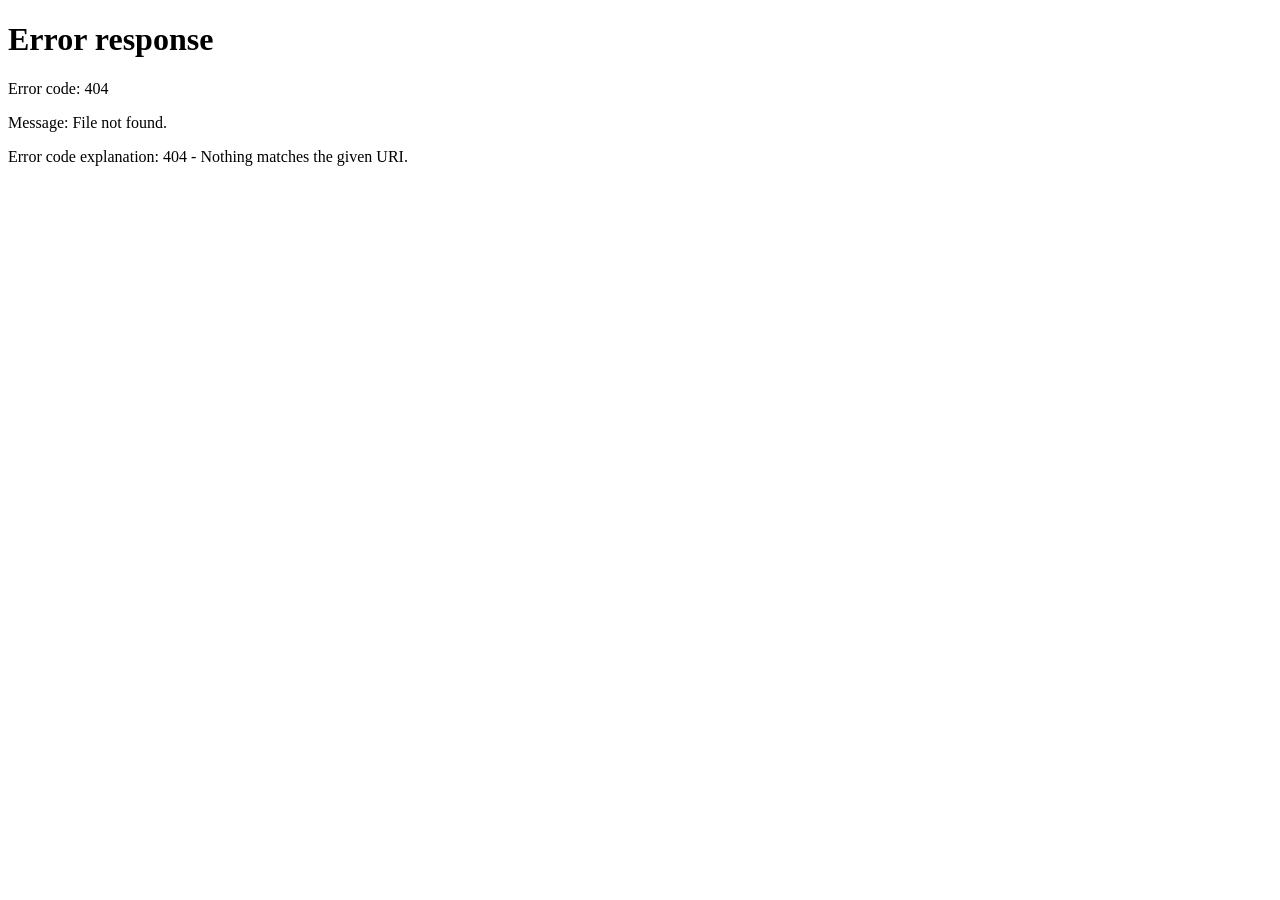
==== index.html @ c912cb41 "Create index.html" ====
<!DOCTYPE html>
<html>
<head>
  <meta charset="UTF-8">
  <title>Redirecting...</title>
  <script>
    const lang = navigator.language || navigator.userLanguage;
    if (lang.startsWith('fi')) {
      window.location.href = '/fi/';
    } else {
      window.location.href = '/en/';
    }
  </script>
</head>
<body>
  <p>Redirecting...</p>
  <p>
    If nothing happens:
    <a href="/en/">English</a> |
    <a href="/fi/">Suomi</a>
  </p>
</body>
</html>
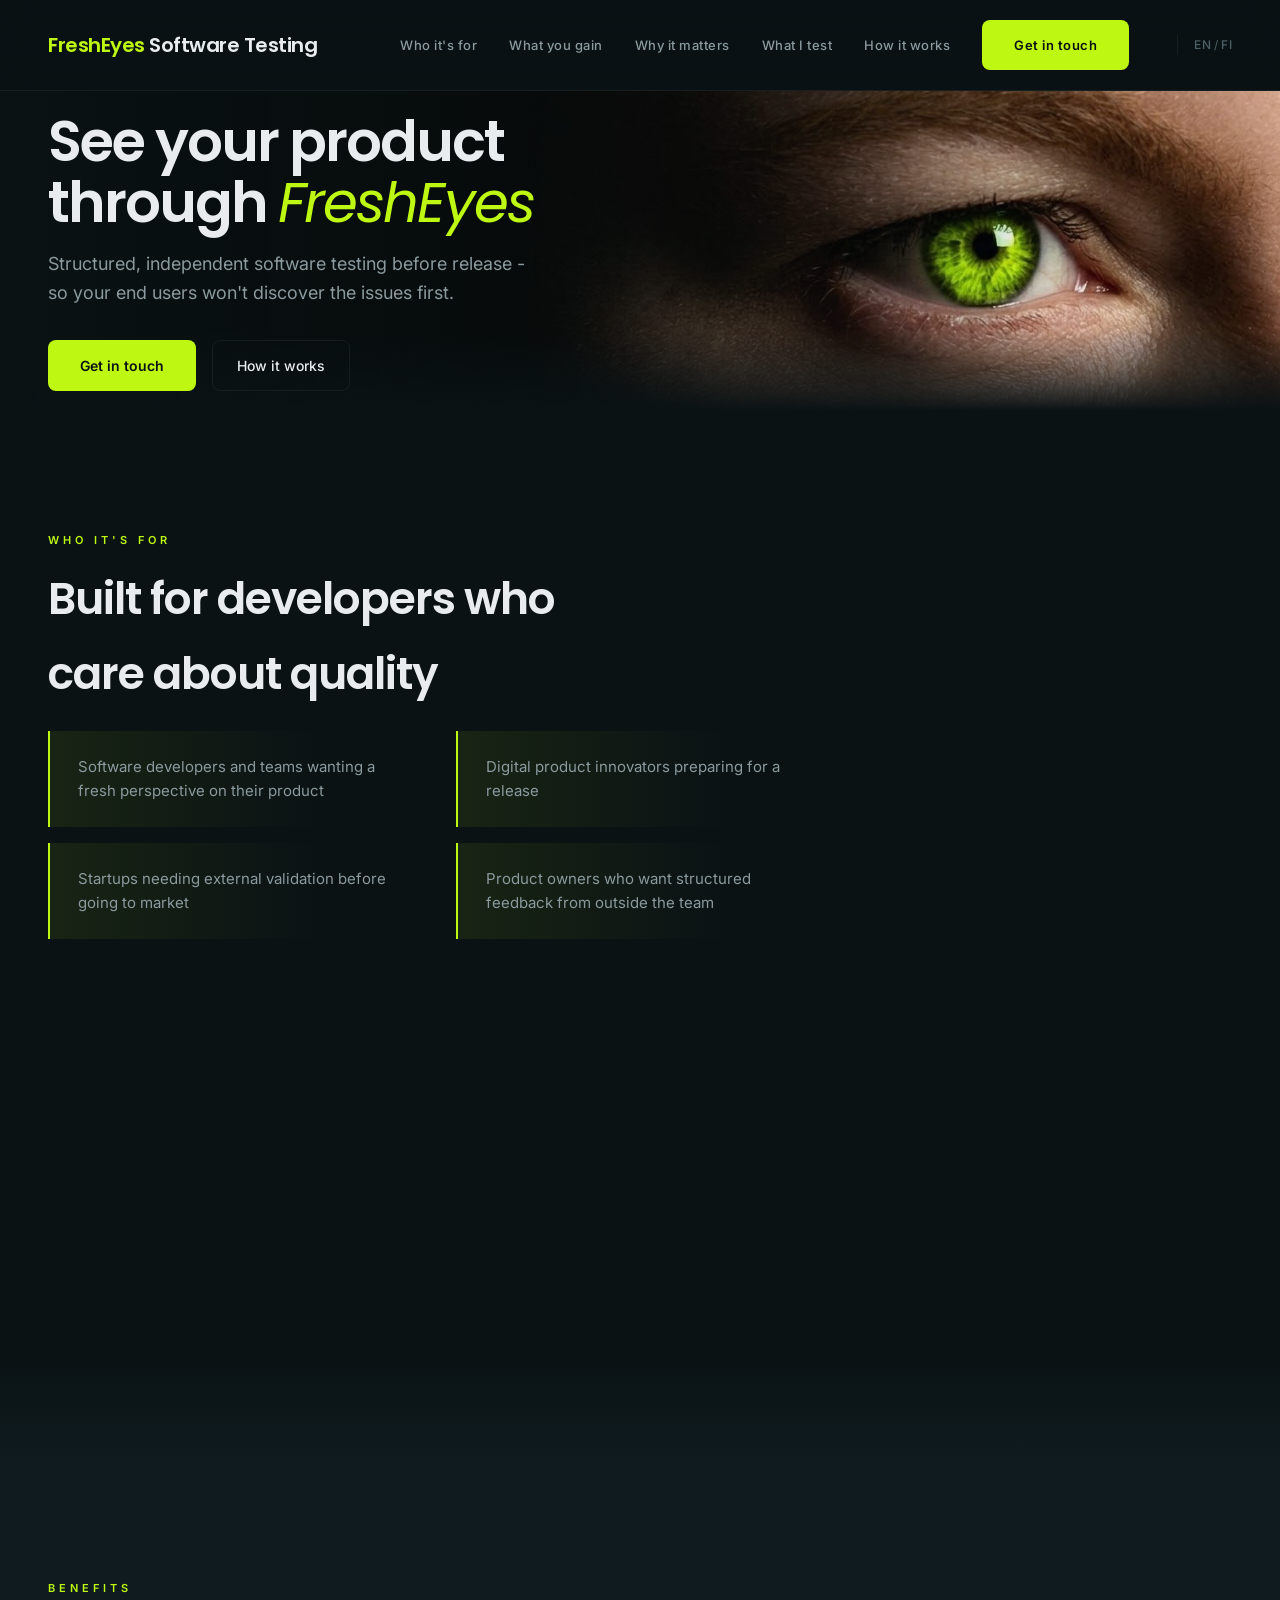
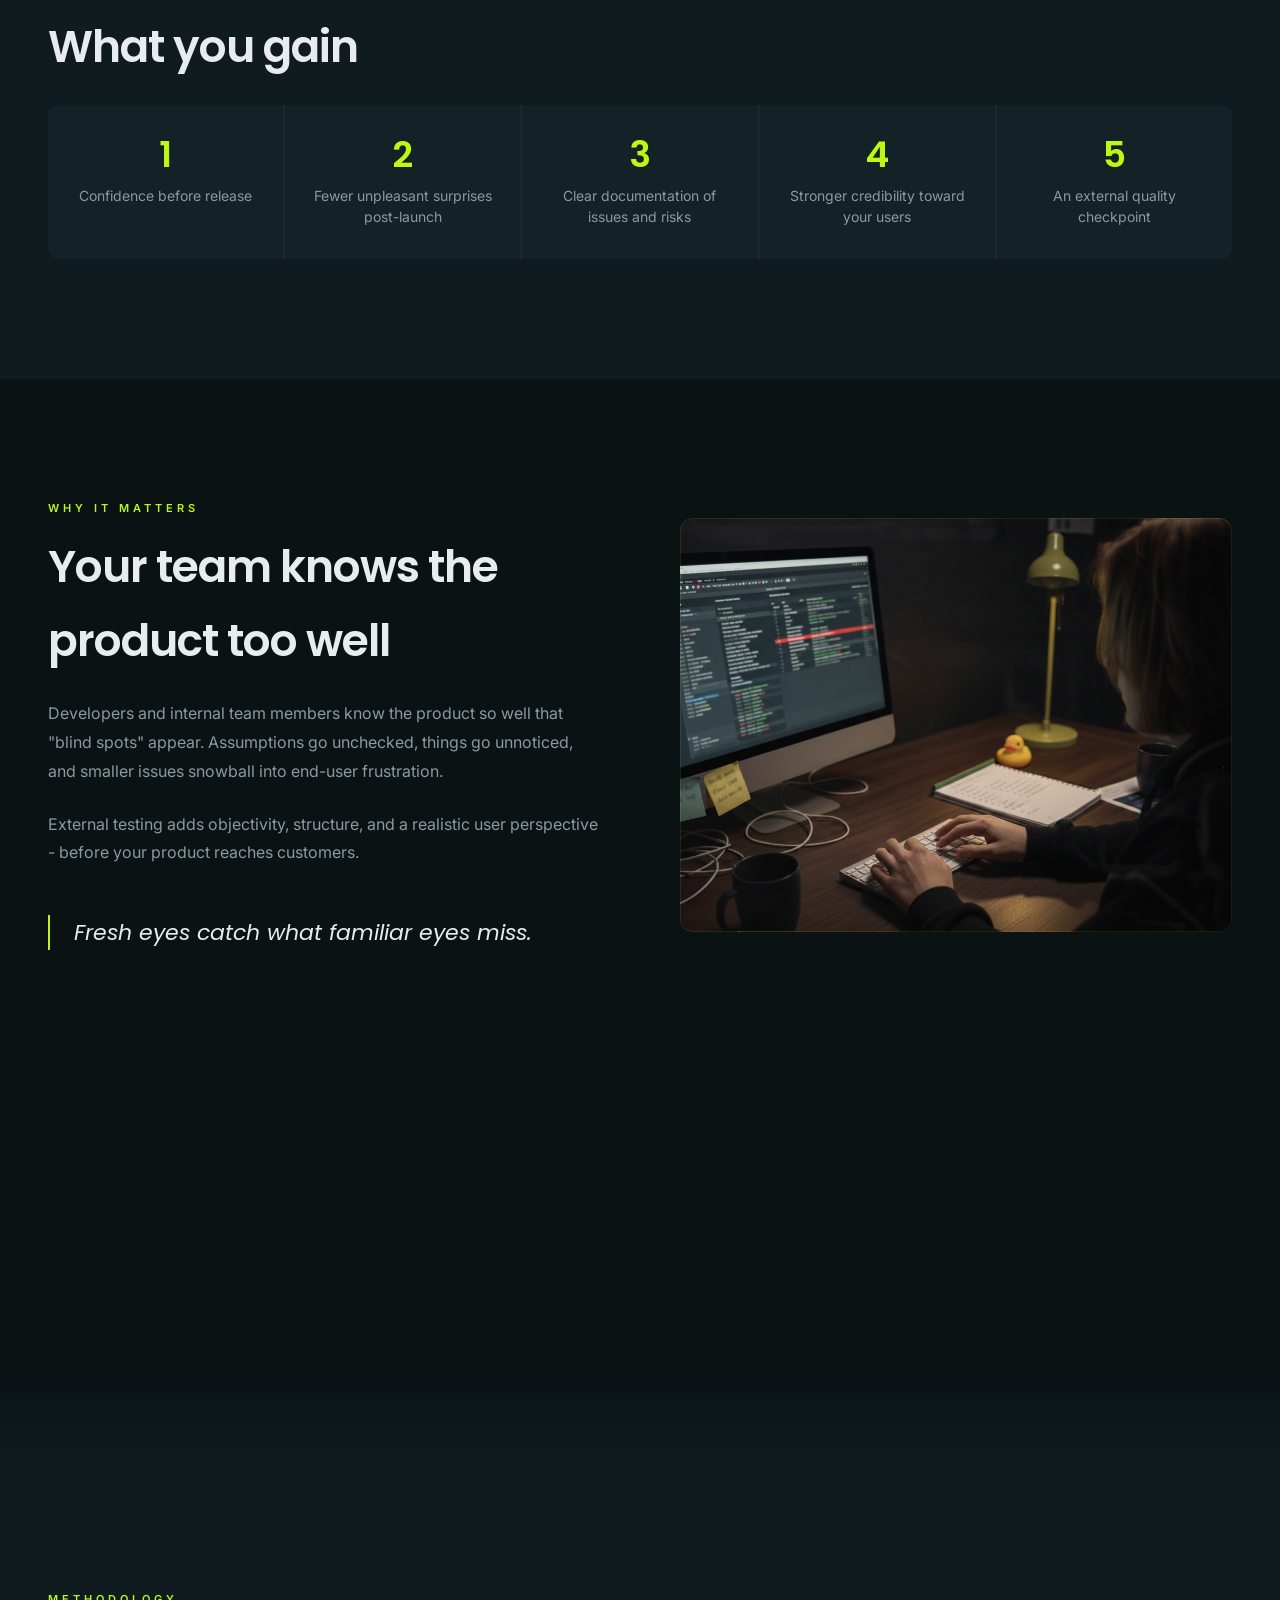
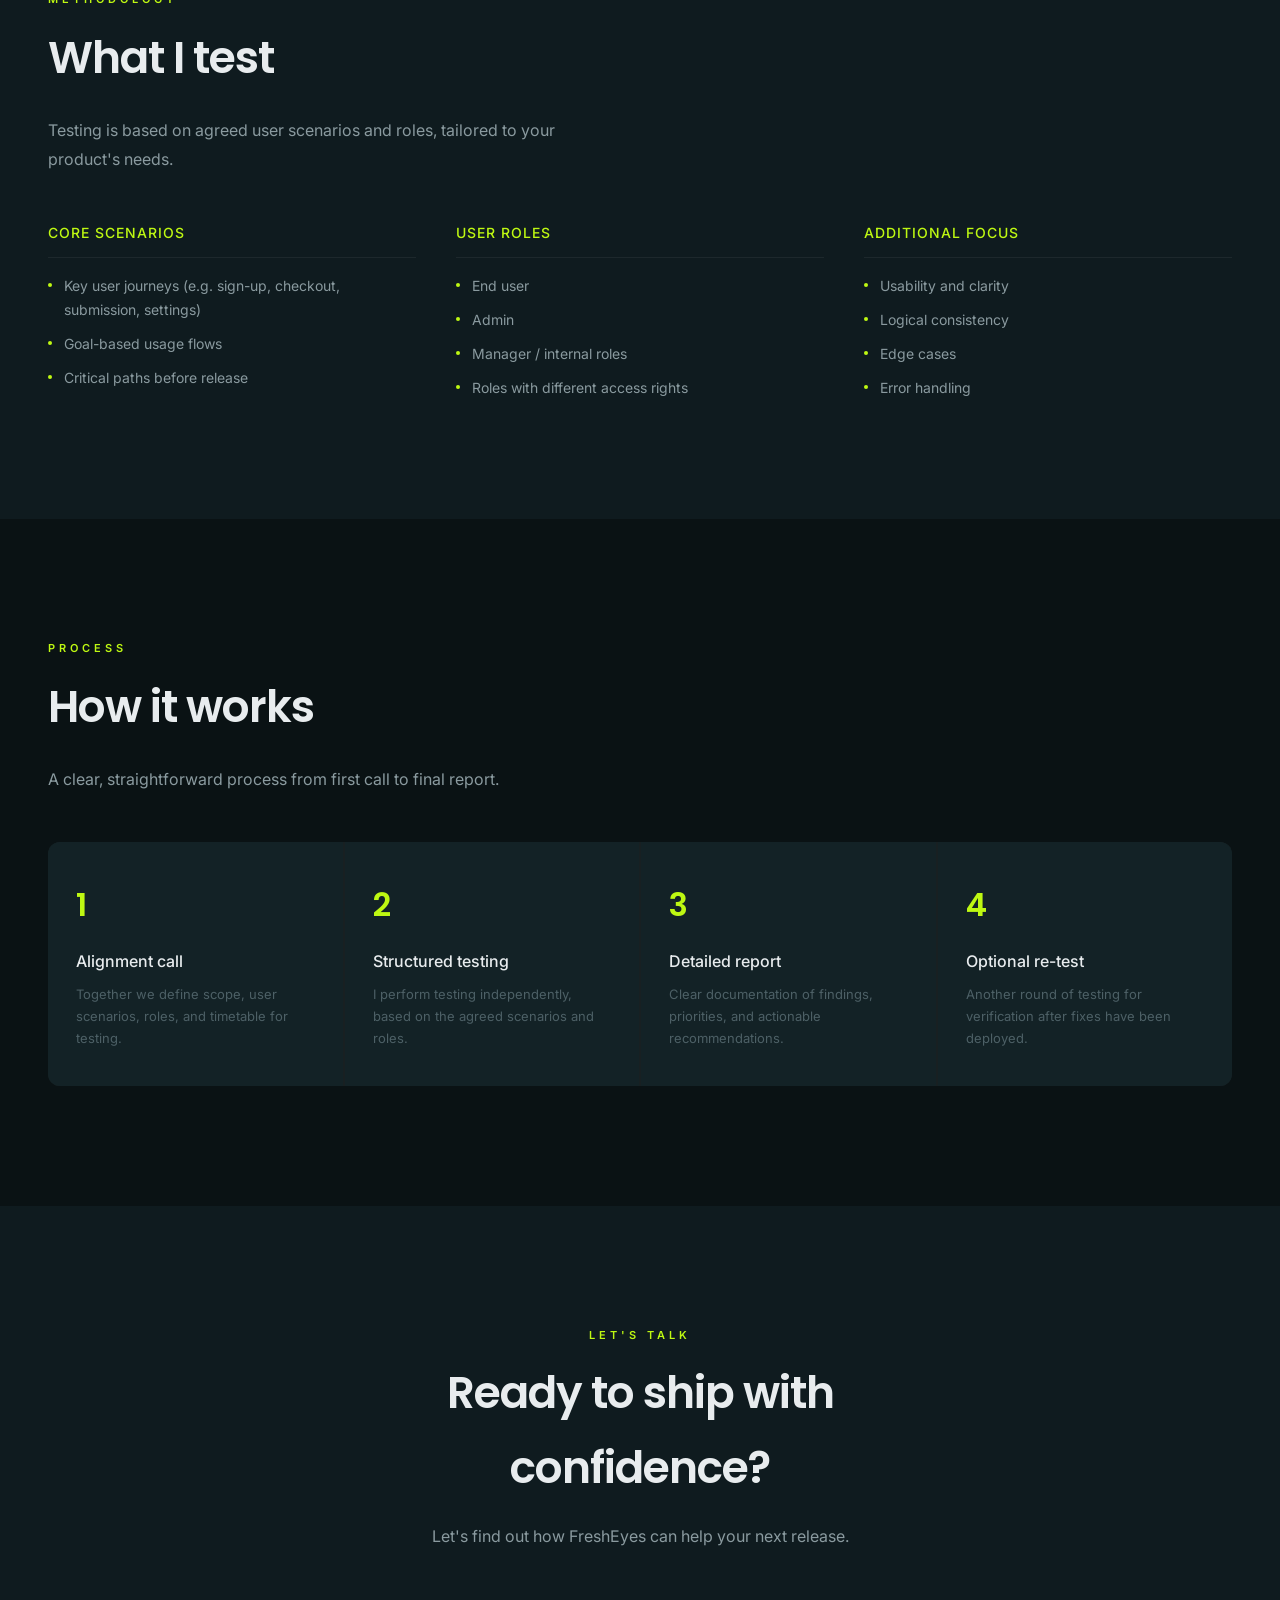
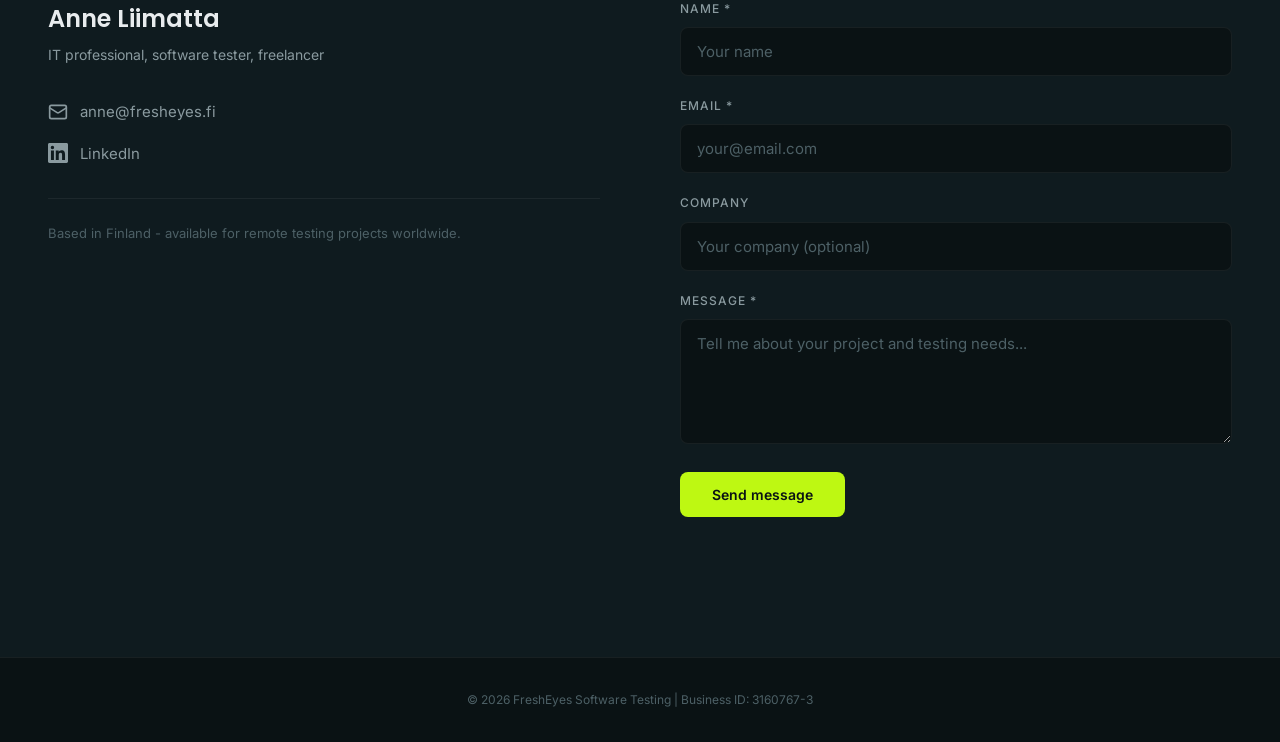
==== commit 4c0061d7: "Update index.html" ====
--- a/index.html
+++ b/index.html
@@ -1,23 +1,23 @@
 <!DOCTYPE html>
-<html>
+<html lang="en">
 <head>
   <meta charset="UTF-8">
-  <title>Redirecting...</title>
+  <meta http-equiv="refresh" content="0; url=/en/">
+  <link rel="canonical" href="https://www.fresheyes.fi/en/">
+  <link rel="alternate" hreflang="en" href="https://www.fresheyes.fi/en/">
+  <link rel="alternate" hreflang="fi" href="https://www.fresheyes.fi/fi/">
+  <link rel="alternate" hreflang="x-default" href="https://www.fresheyes.fi/en/">
+  <title>FreshEyes Software Testing</title>
   <script>
     const lang = navigator.language || navigator.userLanguage;
-    if (lang.startsWith('fi')) {
-      window.location.href = '/fi/';
+    if (lang && lang.startsWith('fi')) {
+      window.location.replace('/fi/');
     } else {
-      window.location.href = '/en/';
+      window.location.replace('/en/');
     }
   </script>
 </head>
 <body>
-  <p>Redirecting...</p>
-  <p>
-    If nothing happens:
-    <a href="/en/">English</a> |
-    <a href="/fi/">Suomi</a>
-  </p>
+  <p>Redirecting… / <a href="/en/">English</a> | <a href="/fi/">Suomi</a></p>
 </body>
 </html>
